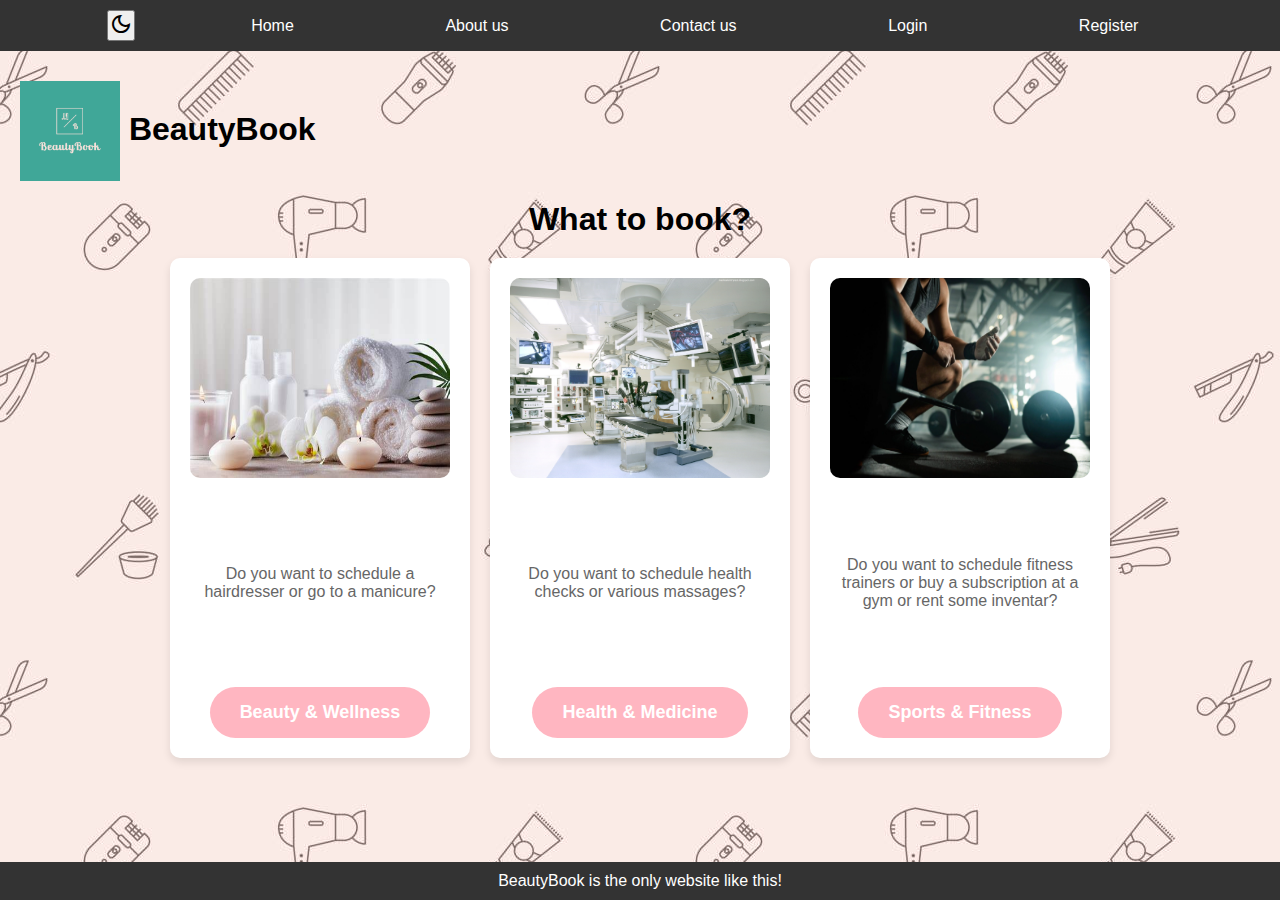
==== html/index.html @ f88af740 "hamburger done" ====
<!DOCTYPE html>
<html lang="en">
<head>
    <meta charset="UTF-8">
    <meta name="viewport" content="width=device-width, initial-scale=1.0">
    <link rel="stylesheet" href="css/style.css">
    <link rel="stylesheet" href="https://fonts.googleapis.com/css2?family=Material+Symbols+Outlined:opsz,wght,FILL,GRAD@20..48,100..700,0..1,-50..200" />
    <title>BeautyBook</title>
</head>
<body>
    <!-- Header for Desktop -->
    <header>
        <nav>
            <ul class="ListButtons">
                <button id="dark-mode-toggle"><span class="material-symbols-outlined">dark_mode</span></button>

                <li><a href="index.html">Home</a></li>
                <li><a href="About.html">About us</a></li>
                <li><a href="ContactUS.html">Contact us</a></li>
                <li><a href="Login.html">Login</a></li>
                <li><a href="Register.html">Register</a></li>
            </ul>
        </nav>
    </header>

    <!-- Sidebar Button for Mobile -->

    <!-- Sidebar for Mobile -->
    <div class="sidebar" id="sidebar">
        <button class="sidebar-button"><span class="material-symbols-outlined" id="menuButton">menu</span></button>
        <div class="sidebar-content">
            <!-- Mobile Navigation -->
            <nav>
                <ul class="ListButtons">
                    <li><a href="index.html">Home</a></li>
                    <li><a href="About.html">About us</a></li>
                    <li><a href="ContactUS.html">Contact us</a></li>
                    <li><a href="Login.html">Login</a></li>
                    <li><a href="Register.html">Register</a></li>
                </ul>
            </nav>
            <button id="dark-mode-toggle"><span class="material-symbols-outlined">dark_mode</span></button>
        </div>
    </div>

    <!-- Main Content -->
    <main>
        <section>
            <h1 class="logo">
                <img src="../Photos/Logo.png" alt="Website logo">
                BeautyBook
            </h1>
        </section>

        <h1>What to book?</h1>

        <div class="card-container">
            <div class="card">
                <img src="../Photos/Beauty.jpg" alt="">
                <p>Do you want to schedule a hairdresser or go to a manicure?</p>
                <section class="service-section">
                    <div class="buttons-container">
                        <a href="Beauty.html" class="service-button">Beauty & Wellness</a>
                    </div>
                </section>
            </div>

            <div class="card">
                <img src="../Photos/health.png" alt="">
                <p>Do you want to schedule health checks or various massages?</p>
                <section class="service-section">
                    <div class="buttons-container">
                        <a href="Health.html" class="service-button">Health & Medicine</a>
                    </div>
                </section>
            </div>

            <div class="card">
                <img src="../Photos/Fitness.webp" alt="">
                <p>Do you want to schedule fitness trainers or buy a subscription at a gym or rent some inventar?</p>
                <section class="service-section">
                    <div class="buttons-container">
                        <a href="Fitness.html" class="service-button">Sports & Fitness</a>
                    </div>
                </section> <!-- Moved this closing tag to the correct place -->
            </div>
        </div>
    </main>

    <footer>
        BeautyBook is the only website like this!
    </footer>

    <script src="js/index.js"></script>
</body>
</html>
---- html/css/style.css ----
body {
    font-family: Arial, sans-serif;
    background-color: #f4f4f4;
    margin: 0;
    padding: 0;
    display: flex;
    flex-direction: column;
    min-height: 100vh;
    background-image: url(/Photos/back.jpg);
}

/* Header styles */
header {
    background-color: #333;
    padding: 10px;
    align-items: center8;
}

/* Navigation list */
.ListButtons {
    list-style-type: none;
    display: flex;
    justify-content: space-evenly;
    align-items: center;
}

.ListButtons button {
    cursor: pointer;
}

.ListButtons li {
    margin-right: 15px;
}

.ListButtons li a {
    color: white;
    text-decoration: none;
    padding: 10px 20px;
    font-size: 16px;
    border-radius: 5px;
    transition: background-color 0.3s ease;
}

.ListButtons li a:hover {
    background-color: #777;
}

/* Main content */
main {
    flex: 1;
    text-align: center;
    padding: 20px;
}

h1 img {
    width: 100px;
    vertical-align: middle;
}

.logo {
    text-align: left;
}

h1 {
    font-weight: bold;
    margin-top: 10px;
    margin-bottom: 20px;
    text-align: center;
}

/* General reset for box sizing */
* {
    box-sizing: border-box;
    margin: 0;
    padding: 0;
}

/* Card styles */
.card-container {
    display: flex;
    gap: 20px;
    flex-wrap: wrap;
    justify-content: center;
}

.card {
    background-color: #fff;
    border-radius: 10px;
    box-shadow: 0 4px 8px rgba(0, 0, 0, 0.1);
    transition: transform 0.3s ease, box-shadow 0.3s ease;
    width: 300px;
    padding: 20px;
    text-align: center;
    overflow: hidden;
    display: flex;
    flex-direction: column;
    justify-content: space-between;
    height: 500px;
}

.card img {
    width: 100%;
    height: 200px;
    border-radius: 10px;
}

.card p {
    font-size: 1rem;
    color: #666;
    margin: 20px 0;
    display: flex;
    align-items: center;
    justify-content: center;
    flex-grow: 1;
}

.card:hover {
    transform: translateY(-10px);
    box-shadow: 0 8px 16px rgba(0, 0, 0, 0.2);
}

.card:hover img {
    transform: scale(1.05);
}

/* Button container */
.buttons-container {
    display: flex;
    justify-content: center;
    margin-top: auto;
}

/* Service buttons */
.service-button {
    display: inline-block;
    padding: 15px 30px;
    background-color: #ffb6c1;
    color: white;
    font-size: 18px;
    font-weight: bold;
    border-radius: 30px;
    text-decoration: none;
    transition: background-color 0.3s ease;
}

.service-button:hover {
    background-color: #ff7f99;
}

/* Footer styles */
footer {
    background-color: #333;
    color: white;
    text-align: center;
    padding: 10px 0;
}

/* Dark mode styles */
body.dark-mode {
    background-color: #121212;
    color: #ffffff;
    background-image: none;
}

.dark-mode nav {
    background-color: #333;
}

.dark-mode .ListButtons a {
    color: #ffffff;
}

.dark-mode .service-button {
    background-color: #2c2c2c;
}

/* Sidebar styles */
.sidebar {
    position: fixed;
    top: 0;
    right: 0;
    width: 250px;
    height: 100%;
    color: #fff;
    background-color: white;
    transform: translateX(100%);
    transition: transform 0.3s ease;
    display: block;
    text-align: center;
    z-index: 1000;
}

.sidebar-content {
    margin-top: 50px;
}

.sidebar.active {
    transform: translateX(0);
}

.sidebar-button {
    position: fixed;
    top: 10px;
    right: 260px;
    cursor: pointer;
    transition: right 0.3s ease;
    display: none;
}

@media (max-width: 768px) {
    .card-container {
        flex-direction: column;
        align-items: center;
    }

    .ListButtons {
        flex-direction: column;
    }

    .ListButtons li a{
        color: black;
    }
}

/* Show sidebar and button on mobile */
@media (max-width: 768px) {
    .sidebar {
        display: block;
    }
    
    .sidebar-button {
        display: block;
    }
    
    header {
        display: none;
    }
}
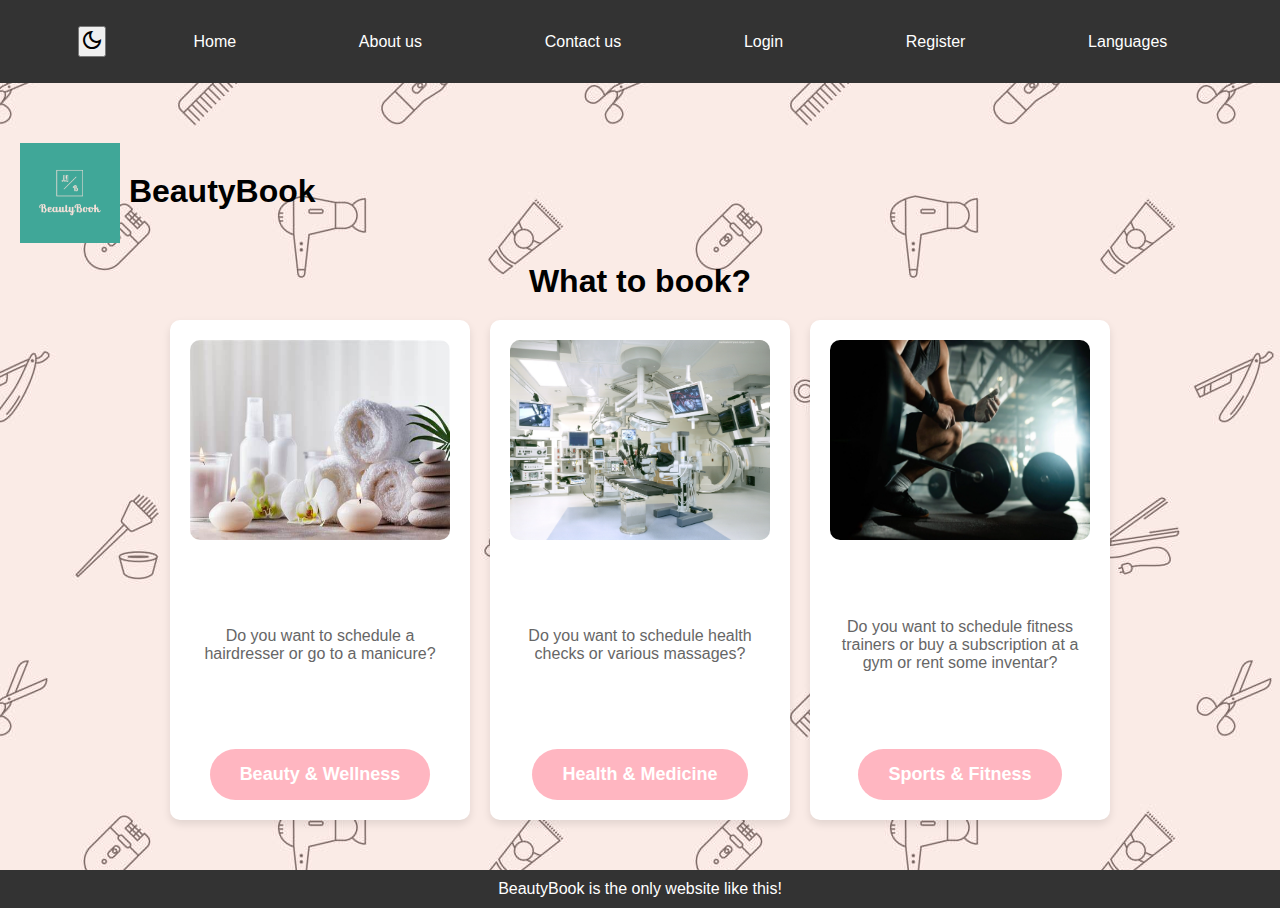
==== commit 3849791f: "Nedaudz pievienoju kaut ko jaunu" ====
--- a/html/index.html
+++ b/html/index.html
@@ -8,7 +8,7 @@
     <title>BeautyBook</title>
 </head>
 <body>
-    <!-- Header for Desktop -->
+    <!--Headers priekš pc versijas-->
     <header>
         <nav>
             <ul class="ListButtons">
@@ -19,17 +19,22 @@
                 <li><a href="ContactUS.html">Contact us</a></li>
                 <li><a href="Login.html">Login</a></li>
                 <li><a href="Register.html">Register</a></li>
+                <li><a href="#">Languages</a>
+                    <ul class="dropdown">
+                        <li><a href="#" onclick="changeLanguage('en')">English</a></li>
+                        <li><a href="#" onclick="changeLanguage('fr')">French</a></li>
+                        <li><a href="#" onclick="changeLanguage('lv')">Latvian</a></li>
+                    </ul>
+                </li>
             </ul>
         </nav>
     </header>
 
-    <!-- Sidebar Button for Mobile -->
-
-    <!-- Sidebar for Mobile -->
+    <!-- Sidebar priekš mobīlās versijas -->
     <div class="sidebar" id="sidebar">
         <button class="sidebar-button"><span class="material-symbols-outlined" id="menuButton">menu</span></button>
         <div class="sidebar-content">
-            <!-- Mobile Navigation -->
+            <!-- Mobilas versijas content -->
             <nav>
                 <ul class="ListButtons">
                     <li><a href="index.html">Home</a></li>
@@ -37,13 +42,20 @@
                     <li><a href="ContactUS.html">Contact us</a></li>
                     <li><a href="Login.html">Login</a></li>
                     <li><a href="Register.html">Register</a></li>
+                    <li><a href="#">Languages</a>
+                        <ul class="dropdown">
+                            <li><a href="#" onclick="changeLanguage('en')">English</a></li>
+                            <li><a href="#" onclick="changeLanguage('fr')">French</a></li>
+                            <li><a href="#" onclick="changeLanguage('lv')">Latvian</a></li>
+                        </ul>
+                    </li>
                 </ul>
             </nav>
             <button id="dark-mode-toggle"><span class="material-symbols-outlined">dark_mode</span></button>
         </div>
     </div>
 
-    <!-- Main Content -->
+    <!-- Main -->
     <main>
         <section>
             <h1 class="logo">
@@ -82,7 +94,7 @@
                     <div class="buttons-container">
                         <a href="Fitness.html" class="service-button">Sports & Fitness</a>
                     </div>
-                </section> <!-- Moved this closing tag to the correct place -->
+                </section> 
             </div>
         </div>
     </main>
--- a/html/css/style.css
+++ b/html/css/style.css
@@ -1,35 +1,25 @@
 body {
     font-family: Arial, sans-serif;
-    background-color: #f4f4f4;
     margin: 0;
     padding: 0;
     display: flex;
     flex-direction: column;
     min-height: 100vh;
-    background-image: url(/Photos/back.jpg);
-}
-
-/* Header styles */
+    background-color: #f4f4f4;
+    background-image: url('/Photos/back.jpg');
+    transition: background-color 0.5s ease, color 0.5s ease;
+}
 header {
     background-color: #333;
     padding: 10px;
-    align-items: center8;
-}
-
-/* Navigation list */
+    align-items: center;
+}
+
 .ListButtons {
     list-style-type: none;
     display: flex;
     justify-content: space-evenly;
     align-items: center;
-}
-
-.ListButtons button {
-    cursor: pointer;
-}
-
-.ListButtons li {
-    margin-right: 15px;
 }
 
 .ListButtons li a {
@@ -45,11 +35,49 @@
     background-color: #777;
 }
 
-/* Main content */
+.ListButtons button {
+    cursor: pointer;
+}
+
+.ListButtons li {
+    margin-right: 15px;
+}
+
+ul li ul.dropdown {
+    position: absolute;
+    display: none;
+    background-color: #333;
+    padding: 10px 0;
+    border-radius: 5px;
+    top: 50px;
+    list-style: none;
+    min-width: 150px;
+    z-index: 999;
+}
+
+ul li ul.dropdown li {
+    margin: 0;
+}
+
+ul li ul.dropdown li a {
+    display: block;
+    padding: 10px 15px;
+    font-size: 14px;
+    color: white;
+}
+
+ul li:hover ul.dropdown {
+    display: block;
+}
+
+ul li ul.dropdown li a:hover {
+    background-color: #555;
+}
+
 main {
     flex: 1;
     text-align: center;
-    padding: 20px;
+    padding: 50px 20px;
 }
 
 h1 img {
@@ -68,14 +96,11 @@
     text-align: center;
 }
 
-/* General reset for box sizing */
 * {
     box-sizing: border-box;
-    margin: 0;
     padding: 0;
 }
 
-/* Card styles */
 .card-container {
     display: flex;
     gap: 20px;
@@ -123,14 +148,12 @@
     transform: scale(1.05);
 }
 
-/* Button container */
 .buttons-container {
     display: flex;
     justify-content: center;
     margin-top: auto;
 }
 
-/* Service buttons */
 .service-button {
     display: inline-block;
     padding: 15px 30px;
@@ -147,7 +170,6 @@
     background-color: #ff7f99;
 }
 
-/* Footer styles */
 footer {
     background-color: #333;
     color: white;
@@ -155,7 +177,10 @@
     padding: 10px 0;
 }
 
-/* Dark mode styles */
+
+.dark-mode .card{
+    background-color: #2e2929;
+}
 body.dark-mode {
     background-color: #121212;
     color: #ffffff;
@@ -163,18 +188,31 @@
 }
 
 .dark-mode nav {
-    background-color: #333;
-}
-
-.dark-mode .ListButtons a {
+    background-color: #222;
+}
+
+.dark-mode .ListButtons a, 
+.dark-mode .ListButtons button {
+    color: #ddd;
+}
+
+.dark-mode .ListButtons a:hover {
+    background-color: #444;
+}
+
+.dark-mode h1, 
+.dark-mode p {
     color: #ffffff;
 }
 
-.dark-mode .service-button {
-    background-color: #2c2c2c;
-}
-
-/* Sidebar styles */
+.dark-mode ul.dropdown {
+    background-color: #222;
+}
+
+.dark-mode ul.dropdown li a:hover {
+    background-color: #555;
+}
+
 .sidebar {
     position: fixed;
     top: 0;
@@ -209,8 +247,7 @@
 
 @media (max-width: 768px) {
     .card-container {
-        flex-direction: column;
-        align-items: center;
+        display: flexbox;
     }
 
     .ListButtons {
@@ -222,7 +259,7 @@
     }
 }
 
-/* Show sidebar and button on mobile */
+/* Izmanotoju lai uzliktu opciju ka paradas tikai ar mobilo versiju */
 @media (max-width: 768px) {
     .sidebar {
         display: block;
@@ -235,4 +272,5 @@
     header {
         display: none;
     }
-}+}
+
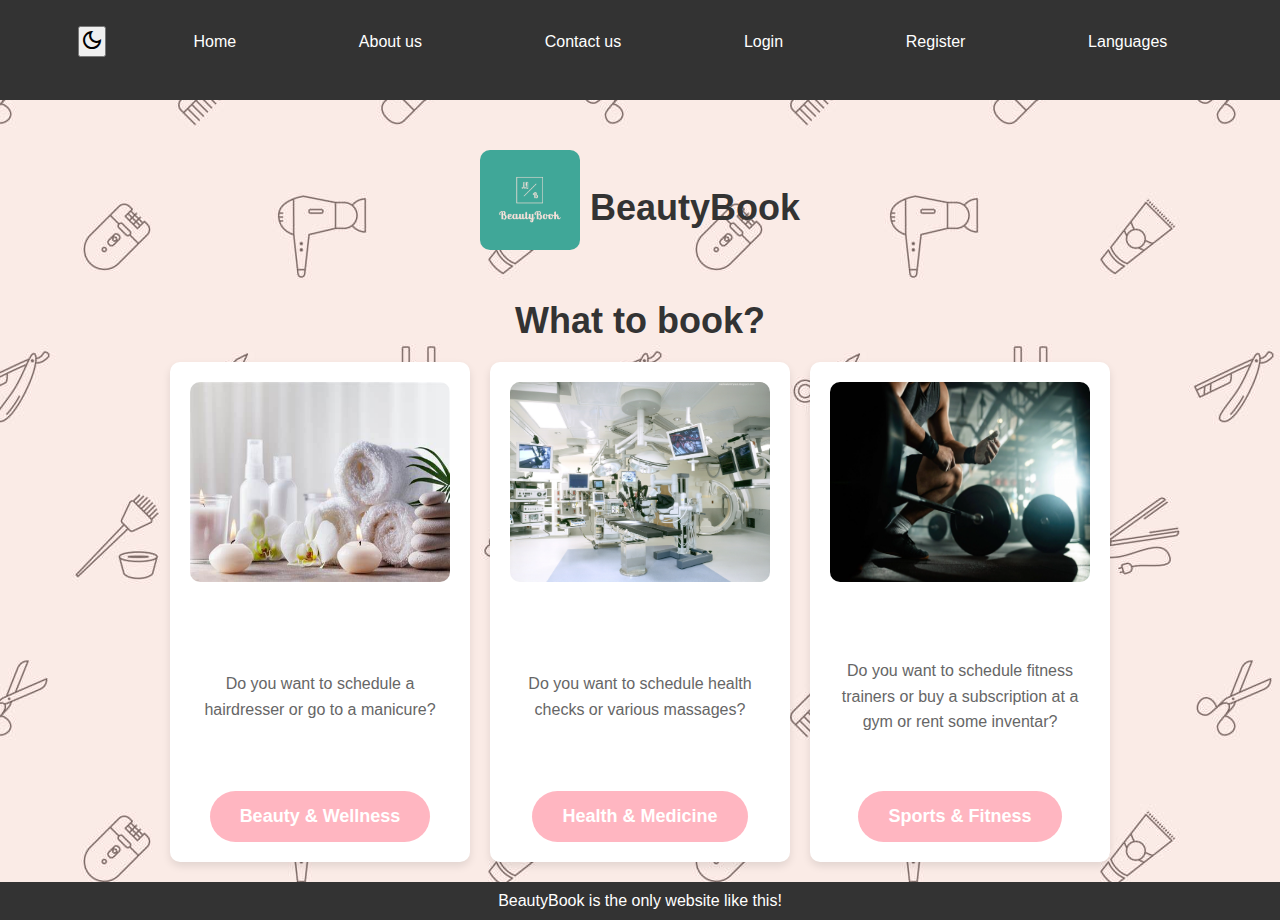
==== commit 4090c3ca: "DAUDZ KAS IR JAMAINA" ====
--- a/html/index.html
+++ b/html/index.html
@@ -9,26 +9,7 @@
 </head>
 <body>
     <!--Headers priekš pc versijas-->
-    <header>
-        <nav>
-            <ul class="ListButtons">
-                <button id="dark-mode-toggle"><span class="material-symbols-outlined">dark_mode</span></button>
-
-                <li><a href="index.html">Home</a></li>
-                <li><a href="About.html">About us</a></li>
-                <li><a href="ContactUS.html">Contact us</a></li>
-                <li><a href="Login.html">Login</a></li>
-                <li><a href="Register.html">Register</a></li>
-                <li><a href="#">Languages</a>
-                    <ul class="dropdown">
-                        <li><a href="#" onclick="changeLanguage('en')">English</a></li>
-                        <li><a href="#" onclick="changeLanguage('fr')">French</a></li>
-                        <li><a href="#" onclick="changeLanguage('lv')">Latvian</a></li>
-                    </ul>
-                </li>
-            </ul>
-        </nav>
-    </header>
+    <div id="header"></div>
 
     <!-- Sidebar priekš mobīlās versijas -->
     <div class="sidebar" id="sidebar">
@@ -38,7 +19,7 @@
             <nav>
                 <ul class="ListButtons">
                     <li><a href="index.html">Home</a></li>
-                    <li><a href="About.html">About us</a></li>
+                    <li><a href="AboutUs.html">About us</a></li>
                     <li><a href="ContactUS.html">Contact us</a></li>
                     <li><a href="Login.html">Login</a></li>
                     <li><a href="Register.html">Register</a></li>
@@ -103,6 +84,6 @@
         BeautyBook is the only website like this!
     </footer>
 
-    <script src="js/index.js"></script>
+    <script src="js/design.js"></script>
 </body>
 </html>
--- a/html/css/style.css
+++ b/html/css/style.css
@@ -12,6 +12,7 @@
 header {
     background-color: #333;
     padding: 10px;
+    height: 100px;
     align-items: center;
 }
 
@@ -223,7 +224,7 @@
     background-color: white;
     transform: translateX(100%);
     transition: transform 0.3s ease;
-    display: block;
+    display: none;
     text-align: center;
     z-index: 1000;
 }
@@ -245,6 +246,86 @@
     display: none;
 }
 
+
+main {
+    display: flex;
+    flex-direction: column;
+    align-items: center;
+    text-align: center;
+    padding: 20px;
+    margin-top: 20px;
+}
+
+h1 {
+    font-size: 36px;
+    color: #333;
+    margin-bottom: 20px;
+}
+
+h2 {
+    font-size: 24px;
+    color: #555;
+    margin: 20px 0;
+}
+
+p {
+    font-size: 18px;
+    color: #666;
+    max-width: 800px;
+    line-height: 1.6;
+    margin-bottom: 40px;
+}
+
+img {
+    width: 100%;
+    max-width: 500px;
+    margin-bottom: 20px;
+    border-radius: 10px;
+}
+
+
+.buttons-container-fitness {
+    display: flex;
+    justify-content: center;
+    flex-wrap: wrap;
+    gap: 20px;
+    margin-top: 30px;
+}
+
+.service-button {
+    display: inline-block;
+    padding: 15px 30px;
+    background-color: #ffb6c1; 
+    color: white;
+    font-size: 18px;
+    font-weight: bold;
+    border-radius: 30px;
+    text-decoration: none;
+    transition: background-color 0.3s ease;
+}
+
+.service-button:hover {
+    background-color: #ff7f99;
+}
+
+@media (max-width: 768px) {
+    p {
+        font-size: 16px;
+        padding: 0 20px;
+    }
+
+    img {
+        max-width: 90%;
+    }
+
+    .service-button {
+        width: 100%;
+        text-align: center;
+        padding: 15px;
+    }
+}
+
+
 @media (max-width: 768px) {
     .card-container {
         display: flexbox;
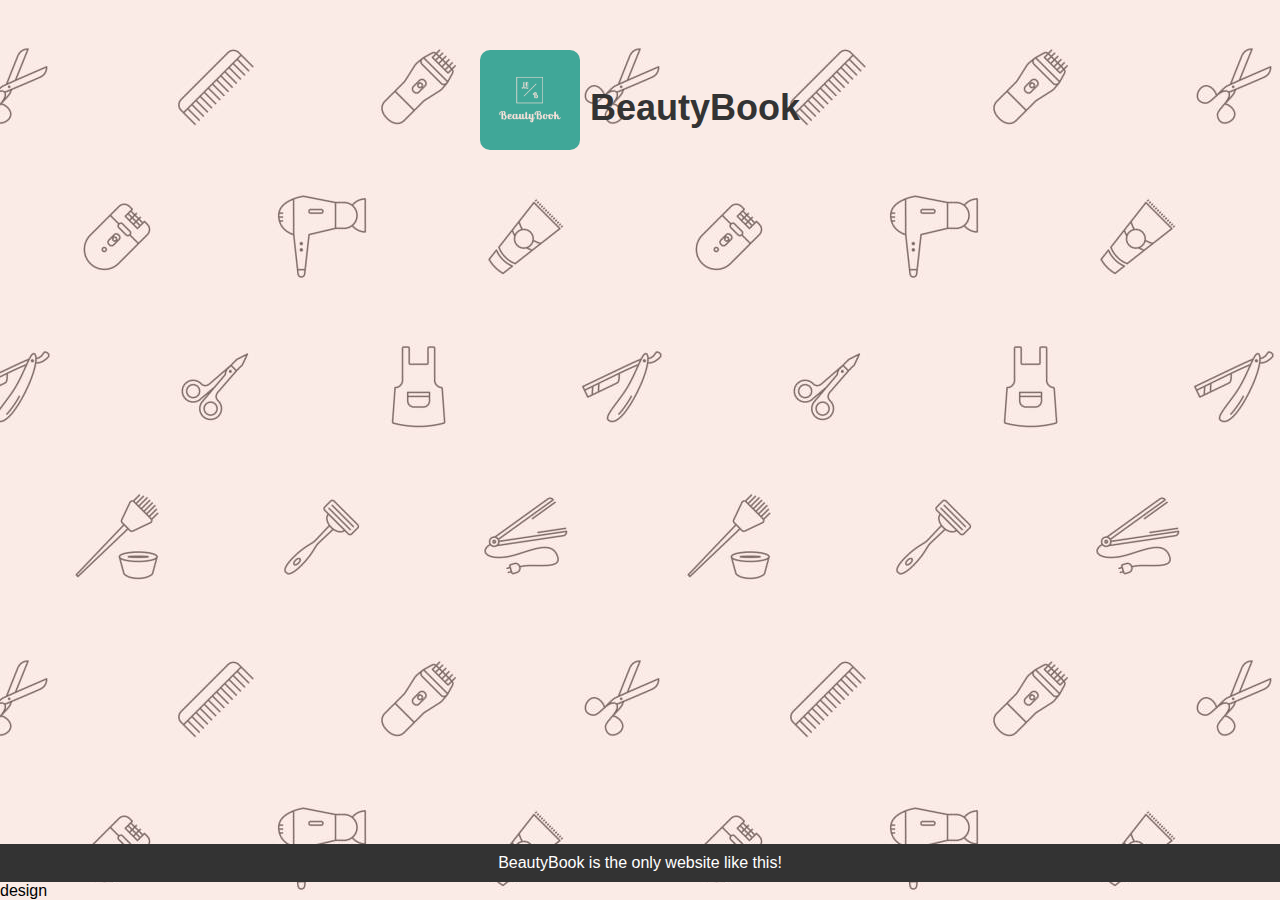
==== commit 721fee9c: "minimals kkas klat" ====
--- a/html/index.html
+++ b/html/index.html
@@ -8,33 +8,9 @@
     <title>BeautyBook</title>
 </head>
 <body>
-    <!--Headers priekš pc versijas-->
+    <!--Headers un sidebar-->
     <div id="header"></div>
-
-    <!-- Sidebar priekš mobīlās versijas -->
-    <div class="sidebar" id="sidebar">
-        <button class="sidebar-button"><span class="material-symbols-outlined" id="menuButton">menu</span></button>
-        <div class="sidebar-content">
-            <!-- Mobilas versijas content -->
-            <nav>
-                <ul class="ListButtons">
-                    <li><a href="index.html">Home</a></li>
-                    <li><a href="AboutUs.html">About us</a></li>
-                    <li><a href="ContactUS.html">Contact us</a></li>
-                    <li><a href="Login.html">Login</a></li>
-                    <li><a href="Register.html">Register</a></li>
-                    <li><a href="#">Languages</a>
-                        <ul class="dropdown">
-                            <li><a href="#" onclick="changeLanguage('en')">English</a></li>
-                            <li><a href="#" onclick="changeLanguage('fr')">French</a></li>
-                            <li><a href="#" onclick="changeLanguage('lv')">Latvian</a></li>
-                        </ul>
-                    </li>
-                </ul>
-            </nav>
-            <button id="dark-mode-toggle"><span class="material-symbols-outlined">dark_mode</span></button>
-        </div>
-    </div>
+    
 
     <!-- Main -->
     <main>
@@ -44,46 +20,12 @@
                 BeautyBook
             </h1>
         </section>
-
-        <h1>What to book?</h1>
-
-        <div class="card-container">
-            <div class="card">
-                <img src="../Photos/Beauty.jpg" alt="">
-                <p>Do you want to schedule a hairdresser or go to a manicure?</p>
-                <section class="service-section">
-                    <div class="buttons-container">
-                        <a href="Beauty.html" class="service-button">Beauty & Wellness</a>
-                    </div>
-                </section>
-            </div>
-
-            <div class="card">
-                <img src="../Photos/health.png" alt="">
-                <p>Do you want to schedule health checks or various massages?</p>
-                <section class="service-section">
-                    <div class="buttons-container">
-                        <a href="Health.html" class="service-button">Health & Medicine</a>
-                    </div>
-                </section>
-            </div>
-
-            <div class="card">
-                <img src="../Photos/Fitness.webp" alt="">
-                <p>Do you want to schedule fitness trainers or buy a subscription at a gym or rent some inventar?</p>
-                <section class="service-section">
-                    <div class="buttons-container">
-                        <a href="Fitness.html" class="service-button">Sports & Fitness</a>
-                    </div>
-                </section> 
-            </div>
-        </div>
     </main>
 
     <footer>
         BeautyBook is the only website like this!
     </footer>
 
-    <script src="js/design.js"></script>
-</body>
+    <script src="js/.js"></script>
+</body>design
 </html>
--- a/html/css/style.css
+++ b/html/css/style.css
@@ -177,7 +177,6 @@
     text-align: center;
     padding: 10px 0;
 }
-
 
 .dark-mode .card{
     background-color: #2e2929;
@@ -231,6 +230,31 @@
 
 .sidebar-content {
     margin-top: 50px;
+    background-color: #ffffff; /* Base background color */
+    padding: 20px; /* Add some padding */
+    border-radius: 10px; /* Rounded corners for a softer look */
+    box-shadow: 0 4px 10px rgba(255, 255, 255, 0.2); /* Subtle shadow for depth */
+    color: #fff; /* White text for contrast */
+    display: flex;
+    flex-direction: column;
+    align-items: center;
+    gap: 15px;
+}
+
+.sidebar-content .ListButtons li a {
+    color: #000000;
+    text-decoration: none;
+    padding: 10px 20px;
+    border-radius: 5px;
+    font-weight: 500;
+    font-size: 16px;
+    transition: background-color 0.3s ease, color 0.3s ease;
+    
+}
+
+.sidebar-content .ListButtons li{
+    margin: 50px;
+    margin-top: auto;
 }
 
 .sidebar.active {
@@ -308,6 +332,43 @@
     background-color: #ff7f99;
 }
 
+/* booking calendar style*/
+.calendar-container {
+    width: 400px;
+    background: white;
+    padding: 20px;
+    border-radius: 10px;
+    box-shadow: 0px 0px 10px rgba(0, 0, 0, 0.1);
+    text-align: center;
+}
+
+.calendar {
+    display: grid;
+    grid-template-columns: repeat(7, 1fr);
+    gap: 10px;
+    margin-top: 10px;
+}
+
+.day {
+    padding: 15px;
+    background: #e3e3e3;
+    border-radius: 5px;
+    cursor: pointer;
+    transition: background-color 0.3s ease-in-out;
+}
+
+.day:hover {
+    background: #d1d1d1;
+}
+
+.booked {
+    background: #ff6666 !important;
+    color: white;
+    cursor: not-allowed;
+}
+
+
+
 @media (max-width: 768px) {
     p {
         font-size: 16px;
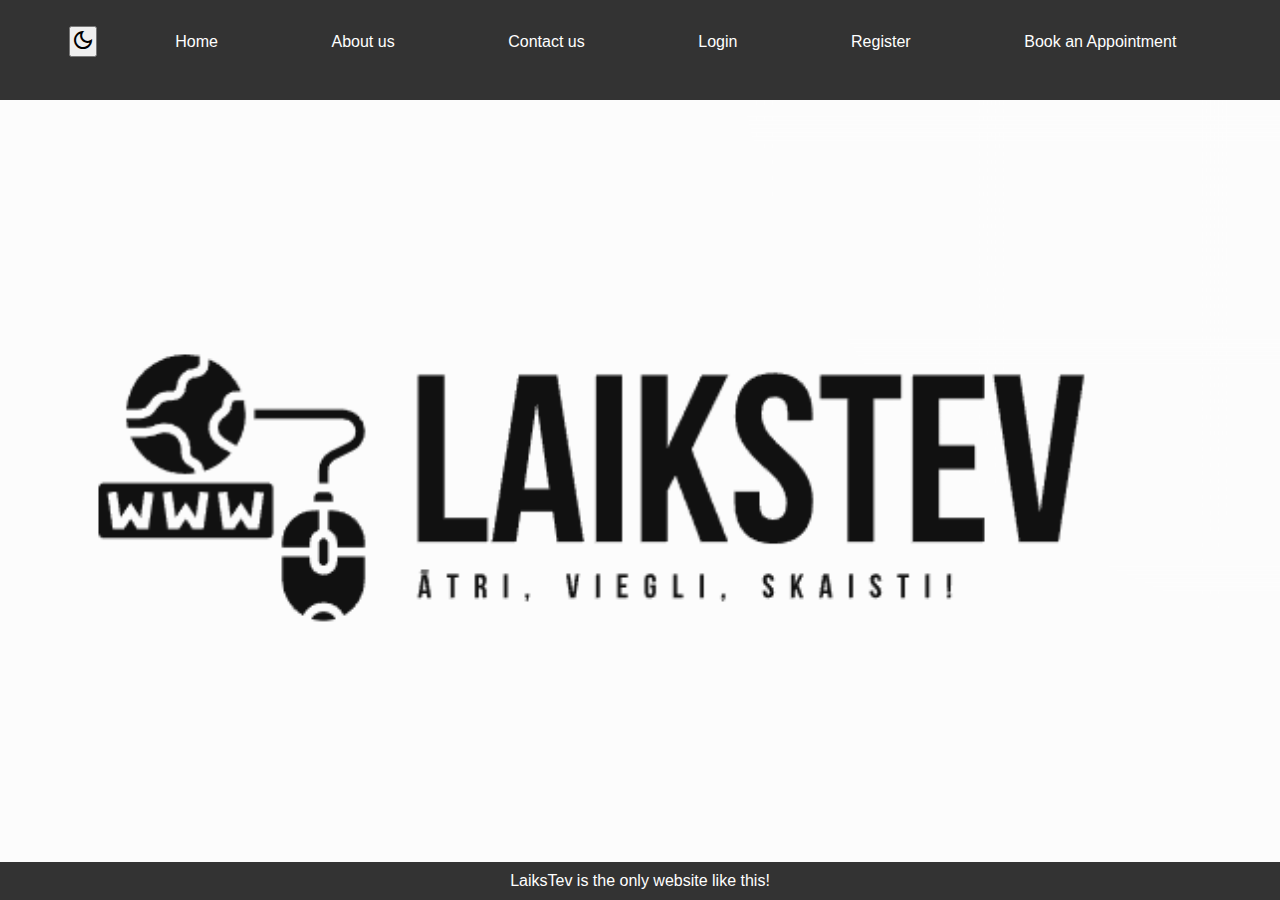
==== commit 2adeb0ee: "samainiju kko" ====
--- a/html/index.html
+++ b/html/index.html
@@ -5,7 +5,7 @@
     <meta name="viewport" content="width=device-width, initial-scale=1.0">
     <link rel="stylesheet" href="css/style.css">
     <link rel="stylesheet" href="https://fonts.googleapis.com/css2?family=Material+Symbols+Outlined:opsz,wght,FILL,GRAD@20..48,100..700,0..1,-50..200" />
-    <title>BeautyBook</title>
+    <title>LaiksTev</title>
 </head>
 <body>
     <!--Headers un sidebar-->
@@ -14,18 +14,13 @@
 
     <!-- Main -->
     <main>
-        <section>
-            <h1 class="logo">
-                <img src="../Photos/Logo.png" alt="Website logo">
-                BeautyBook
-            </h1>
-        </section>
+        
     </main>
 
     <footer>
-        BeautyBook is the only website like this!
+        LaiksTev is the only website like this!
     </footer>
 
-    <script src="js/.js"></script>
-</body>design
+    <script src="js/design.js"></script>
+</body>
 </html>
--- a/html/css/style.css
+++ b/html/css/style.css
@@ -6,7 +6,9 @@
     flex-direction: column;
     min-height: 100vh;
     background-color: #f4f4f4;
-    background-image: url('/Photos/back.jpg');
+    background-image:url(/Photos/Logo.png);
+    background-size: cover;
+    background-position: center;
     transition: background-color 0.5s ease, color 0.5s ease;
 }
 header {
@@ -83,12 +85,9 @@
 
 h1 img {
     width: 100px;
-    vertical-align: middle;
-}
-
-.logo {
-    text-align: left;
-}
+    vertical-align: center;
+}
+
 
 h1 {
     font-weight: bold;
@@ -332,39 +331,54 @@
     background-color: #ff7f99;
 }
 
-/* booking calendar style*/
-.calendar-container {
-    width: 400px;
-    background: white;
-    padding: 20px;
-    border-radius: 10px;
-    box-shadow: 0px 0px 10px rgba(0, 0, 0, 0.1);
-    text-align: center;
-}
-
+/* Kalendāra konfigurācija */
 .calendar {
+    width: 100%;
+    height: 100vh;
     display: grid;
-    grid-template-columns: repeat(7, 1fr);
+    grid-template-columns: repeat(7, 1fr); /* 7 kolonnas */
+    grid-template-rows: repeat(6, 1fr); /* 6 rindiņas */
+    gap: 5px;
+}
+
+/* Dienas stils kalendārā */
+.day {
+    display: flex;
+    justify-content: center;
+    align-items: center;
+    border: 1px solid #ccc;
+    background-color: #f9f9f9;
+    cursor: pointer;
+    height: 100%; /* Aizņem visu šūnu */
+}
+
+/* Hover efekts uz dienām */
+.day:hover {
+    background-color: #e0e0e0;
+}
+
+/* Booking popup */
+.bookings {
+    display: flex;
+    flex-direction: column;
     gap: 10px;
-    margin-top: 10px;
-}
-
-.day {
-    padding: 15px;
-    background: #e3e3e3;
+    padding: 10px;
+    background-color: white;
+    border: 2px solid #ccc;
     border-radius: 5px;
+}
+
+.booking-option {
+    background-color: #007bff;
+    color: white;
+    padding: 10px;
+    text-align: center;
     cursor: pointer;
-    transition: background-color 0.3s ease-in-out;
-}
-
-.day:hover {
-    background: #d1d1d1;
-}
-
-.booked {
-    background: #ff6666 !important;
-    color: white;
-    cursor: not-allowed;
+    border-radius: 5px;
+}
+
+.booking-option:hover {
+    background-color: #0056b3;
 }
 
 
